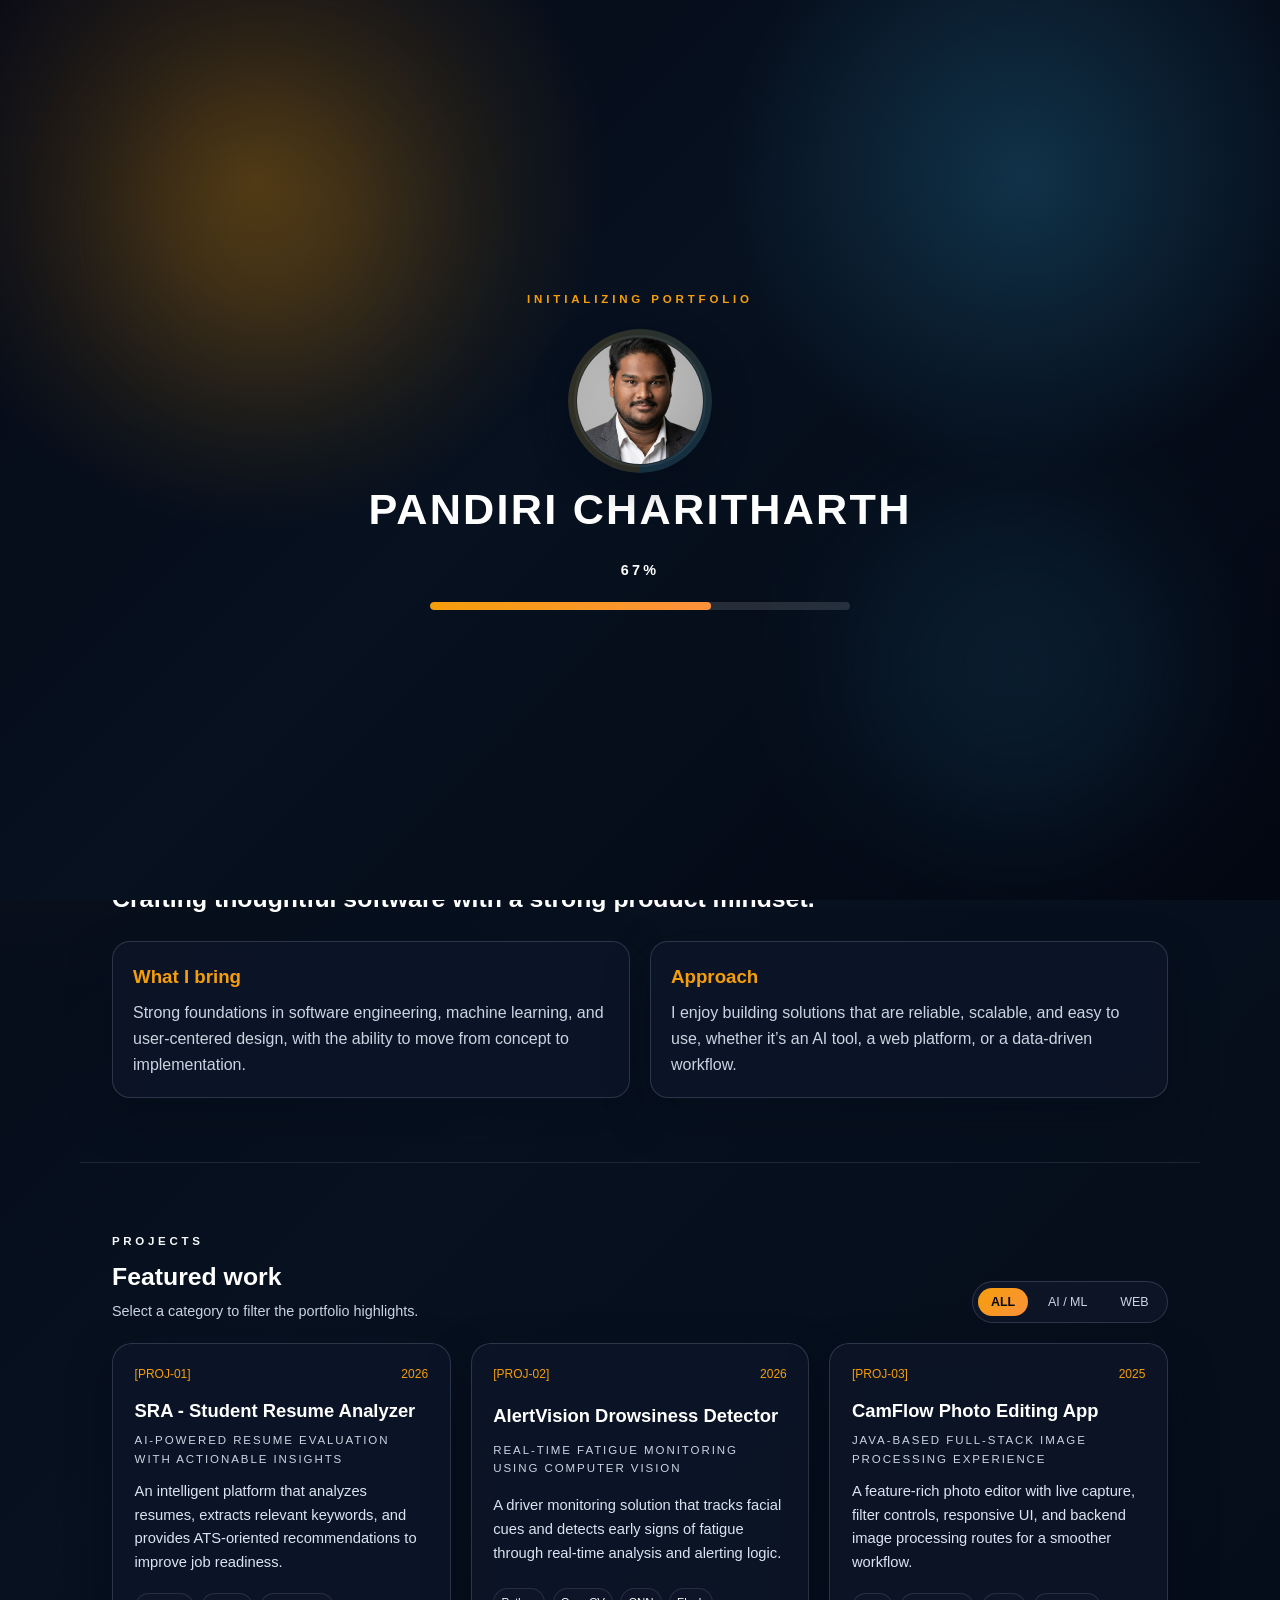
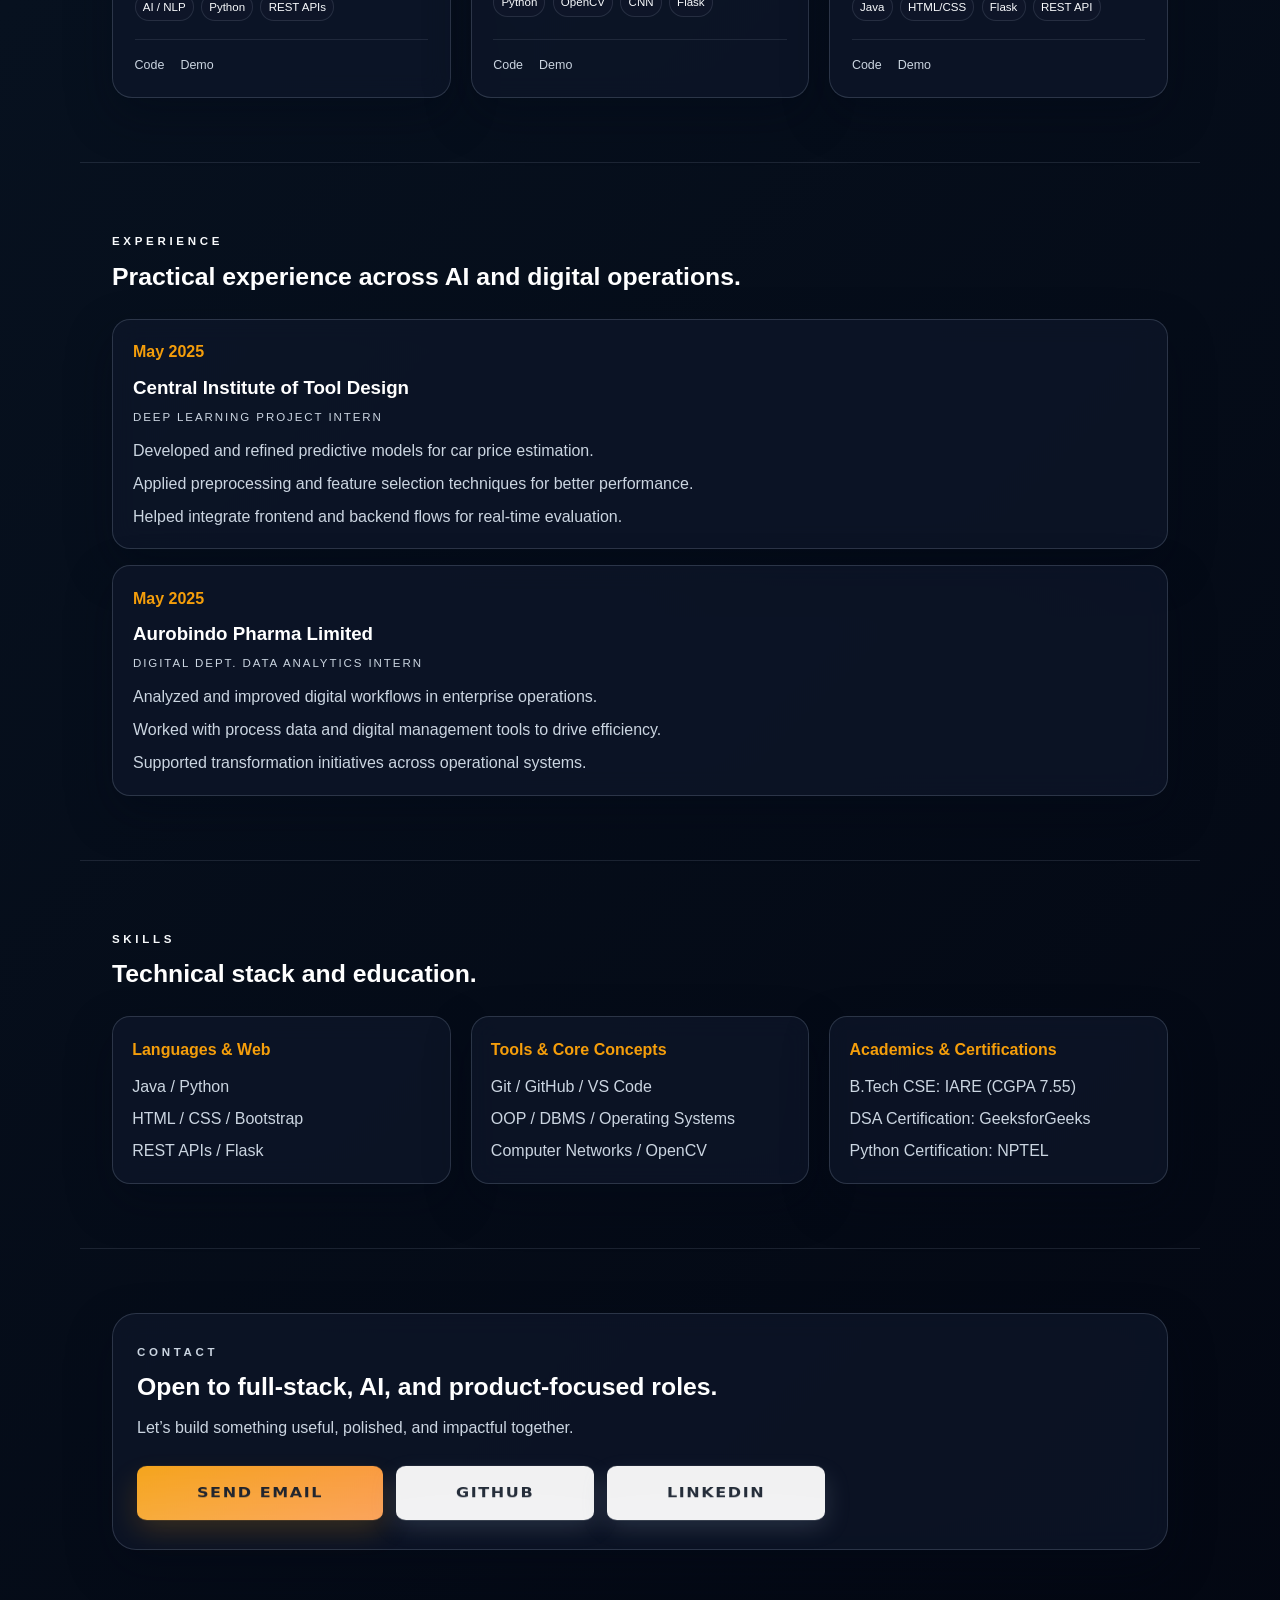
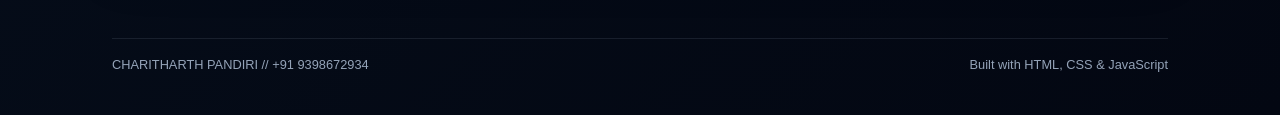
==== index.html @ c50f2fef "Initial portfolio" ====
<!DOCTYPE html>
<html lang="en">
<head>
  <meta charset="UTF-8" />
  <meta name="viewport" content="width=device-width, initial-scale=1.0" />
  <title>Charitharth Pandiri | AI & Full-Stack Developer</title>
  <link rel="stylesheet" href="style.css" />
</head>
<body>
  <div id="loader">
    <div class="loader-content">
      <span class="loader-status">Initializing portfolio</span>
         <div class="loader-photo-wrap">
           <img class="loader-photo" src="assets/profilee.png" alt="Profile photo" />
         </div>
      <h1 class="loader-name">CHARITHARTH PANDIRI</h1>
      <div class="loader-percentage">
        <span class="percentage">0%</span>
      </div>
      <div class="loader-bar-container">
        <div class="progress-bar"></div>
      </div>
    </div>
  </div>

  <div class="site-shell">
    <div class="background-orb orb-one"></div>
    <div class="background-orb orb-two"></div>
    <div class="scanlines"></div>
    <div class="vignette"></div>

    <nav class="navbar">
      <a class="brand" href="#top">
        <span class="status-dot"></span>
        <span class="brand-text">CHARITHARTH PANDIRI</span>
      </a>
      <div class="nav-links">
        <a href="#projects">Archives</a>
        <a href="#experience">Experience</a>
        <a href="#stack">Modules</a>
        <a href="#contact">Contact</a>
      </div>
    </nav>

    <main id="top">
      <section class="hero">
        <div class="hero-copy reveal">
          <span class="badge">AI & FULL-STACK DEVELOPER</span>
          <h1>Building intelligent products that feel effortless.</h1>
          <p>
            I’m a Computer Science undergraduate focused on deep learning, AI-driven web experiences, and clean full-stack development that turns ideas into dependable products.
          </p>
          <div class="hero-actions">
            <a href="#projects" class="btn btn-50 btn-primary">EXPLORE PROJECTS</a>
            <a href="#contact" class="btn btn-50 btn-secondary">START A CONVERSATION</a>
          </div>
          <div class="hero-highlights">
            <div class="highlight-card">
              <strong>3+</strong>
              <span>Hands-on projects</span>
            </div>
            <div class="highlight-card">
              <strong>2</strong>
              <span>Industry internships</span>
            </div>
            <div class="highlight-card">
              <strong>AI</strong>
              <span>Computer vision & NLP</span>
            </div>
          </div>
        </div>

        <div class="hero-panel reveal">
          <div id="main-profile" class="main-profile" aria-hidden="true">
            <img src="assets/profile.png" alt="Profile" />
          </div>
          <p class="panel-label">CURRENT FOCUS</p>
          <h3>Designing practical AI solutions with modern interfaces.</h3>
          <ul>
            <li>Deep learning and computer vision workflows</li>
            <li>Responsive full-stack web applications</li>
            <li>Clear, measurable product thinking</li>
          </ul>
        </div>
      </section>

      <section id="about" class="section reveal">
        <div class="section-intro">
          <p class="eyebrow">ABOUT</p>
          <h2>Crafting thoughtful software with a strong product mindset.</h2>
        </div>
        <div class="about-grid">
          <article class="about-card">
            <h3>What I bring</h3>
            <p>Strong foundations in software engineering, machine learning, and user-centered design, with the ability to move from concept to implementation.</p>
          </article>
          <article class="about-card">
            <h3>Approach</h3>
            <p>I enjoy building solutions that are reliable, scalable, and easy to use, whether it’s an AI tool, a web platform, or a data-driven workflow.</p>
          </article>
        </div>
      </section>

      <section id="projects" class="section reveal">
        <div class="section-header">
          <div>
            <p class="eyebrow">PROJECTS</p>
            <h2>Featured work</h2>
            <p class="subtitle">Select a category to filter the portfolio highlights.</p>
          </div>

          <div class="filter-bar">
            <button class="filter-btn active" data-filter="all">ALL</button>
            <button class="filter-btn" data-filter="ai">AI / ML</button>
            <button class="filter-btn" data-filter="web">WEB</button>
          </div>
        </div>

        <div class="project-grid">
          <article class="project-card" data-category="ai" data-page="sra.html">
            <div class="card-meta">
              <span>[PROJ-01]</span>
              <span>2026</span>
            </div>
            <h3>SRA - Student Resume Analyzer</h3>
            <p class="tagline">AI-powered resume evaluation with actionable insights</p>
            <p class="desc">
              An intelligent platform that analyzes resumes, extracts relevant keywords, and provides ATS-oriented recommendations to improve job readiness.
            </p>
            <div class="tags">
              <span>AI / NLP</span><span>Python</span><span>REST APIs</span>
            </div>
            <div class="card-footer">
              <a href="https://github.com" target="_blank">Code</a>
              <a href="#">Demo</a>
            </div>
          </article>

          <article class="project-card" data-category="ai" data-page="alertvision.html">
            <div class="card-meta">
              <span>[PROJ-02]</span>
              <span>2026</span>
            </div>
            <h3>AlertVision Drowsiness Detector</h3>
            <p class="tagline">Real-time fatigue monitoring using computer vision</p>
            <p class="desc">
              A driver monitoring solution that tracks facial cues and detects early signs of fatigue through real-time analysis and alerting logic.
            </p>
            <div class="tags">
              <span>Python</span><span>OpenCV</span><span>CNN</span><span>Flask</span>
            </div>
            <div class="card-footer">
              <a href="https://github.com" target="_blank">Code</a>
              <a href="#">Demo</a>
            </div>
          </article>

          <article class="project-card" data-category="web" data-page="camflow.html">
            <div class="card-meta">
              <span>[PROJ-03]</span>
              <span>2025</span>
            </div>
            <h3>CamFlow Photo Editing App</h3>
            <p class="tagline">Java-based full-stack image processing experience</p>
            <p class="desc">
              A feature-rich photo editor with live capture, filter controls, responsive UI, and backend image processing routes for a smoother workflow.
            </p>
            <div class="tags">
              <span>Java</span><span>HTML/CSS</span><span>Flask</span><span>REST API</span>
            </div>
            <div class="card-footer">
              <a href="https://github.com" target="_blank">Code</a>
              <a href="#">Demo</a>
            </div>
          </article>
        </div>
      </section>

      <section id="experience" class="section reveal">
        <div class="section-intro">
          <p class="eyebrow">EXPERIENCE</p>
          <h2>Practical experience across AI and digital operations.</h2>
        </div>
        <div class="timeline">
          <article class="timeline-card">
            <div class="timeline-badge">May 2025</div>
            <h3>Central Institute of Tool Design</h3>
            <p class="tagline">Deep Learning Project Intern</p>
            <ul>
              <li>Developed and refined predictive models for car price estimation.</li>
              <li>Applied preprocessing and feature selection techniques for better performance.</li>
              <li>Helped integrate frontend and backend flows for real-time evaluation.</li>
            </ul>
          </article>

          <article class="timeline-card">
            <div class="timeline-badge">May 2025</div>
            <h3>Aurobindo Pharma Limited</h3>
            <p class="tagline">Digital Dept. Data Analytics Intern</p>
            <ul>
              <li>Analyzed and improved digital workflows in enterprise operations.</li>
              <li>Worked with process data and digital management tools to drive efficiency.</li>
              <li>Supported transformation initiatives across operational systems.</li>
            </ul>
          </article>
        </div>
      </section>

      <section id="stack" class="section reveal">
        <div class="section-intro">
          <p class="eyebrow">SKILLS</p>
          <h2>Technical stack and education.</h2>
        </div>
        <div class="stack-grid">
          <div class="stack-box">
            <h4>Languages & Web</h4>
            <ul>
              <li>Java / Python</li>
              <li>HTML / CSS / Bootstrap</li>
              <li>REST APIs / Flask</li>
            </ul>
          </div>

          <div class="stack-box">
            <h4>Tools & Core Concepts</h4>
            <ul>
              <li>Git / GitHub / VS Code</li>
              <li>OOP / DBMS / Operating Systems</li>
              <li>Computer Networks / OpenCV</li>
            </ul>
          </div>

          <div class="stack-box">
            <h4>Academics & Certifications</h4>
            <ul>
              <li>B.Tech CSE: IARE (CGPA 7.55)</li>
              <li>DSA Certification: GeeksforGeeks</li>
              <li>Python Certification: NPTEL</li>
            </ul>
          </div>
        </div>
      </section>

      <section id="contact" class="section reveal">
        <div class="contact-card">
          <div>
            <p class="eyebrow">CONTACT</p>
            <h2>Open to full-stack, AI, and product-focused roles.</h2>
            <p>Let’s build something useful, polished, and impactful together.</p>
          </div>
          <div class="contact-actions">
            <a href="mailto:pcharitharth@gmail.com" class="btn btn-50 btn-primary">SEND EMAIL</a>
            <a href="https://github.com" target="_blank" class="btn btn-50 btn-secondary">GITHUB</a>
            <a href="https://linkedin.com" target="_blank" class="btn btn-50 btn-secondary">LINKEDIN</a>
          </div>
        </div>
      </section>
    </main>

    <footer class="footer">
      <div class="footer-content">
        <span>CHARITHARTH PANDIRI // +91 9398672934</span>
        <span>Built with HTML, CSS & JavaScript</span>
      </div>
    </footer>
  </div>

  <script src="script.js"></script>
</body>
</html>
---- style.css ----
:root {
  --bg-color: #050816;
  --panel-bg: rgba(15, 23, 42, 0.72);
  --panel-strong: rgba(17, 24, 39, 0.95);
  --border-color: rgba(148, 163, 184, 0.24);
  --accent: #f59e0b;
  --accent-strong: #fb923c;
  --text-main: #f8fafc;
  --text-muted: #cbd5e1;
  --shadow: 0 18px 45px rgba(2, 8, 23, 0.35);
  --font-sans: "Inter", "Segoe UI", Arial, sans-serif;
}

* {
  box-sizing: border-box;
  margin: 0;
  padding: 0;
}

html {
  scroll-behavior: smooth;
  scroll-padding-top: 100px;
}

body {
  background:
    radial-gradient(circle at top left, rgba(245, 158, 11, 0.15), transparent 28%),
    linear-gradient(135deg, #040816 0%, #07111f 35%, #030712 100%);
  color: var(--text-main);
  font-family: var(--font-sans);
  line-height: 1.6;
  overflow-x: hidden;
  -webkit-font-smoothing: antialiased;
  text-rendering: optimizeLegibility;
}

body::before {
  content: "";
  position: fixed;
  inset: 0;
  pointer-events: none;
  background-image: linear-gradient(rgba(255,255,255,0.04) 1px, transparent 1px), linear-gradient(90deg, rgba(255,255,255,0.04) 1px, transparent 1px);
  background-size: 24px 24px;
  mask-image: linear-gradient(to bottom, rgba(0,0,0,0.35), transparent 80%);
  opacity: 0.35;
}

.site-shell {
  position: relative;
  min-height: 100vh;
  overflow: hidden;
}

.background-orb {
  position: fixed;
  width: 320px;
  height: 320px;
  border-radius: 50%;
  filter: blur(60px);
  opacity: 0.2;
  pointer-events: none;
  z-index: 0;
  animation: drift 14s ease-in-out infinite alternate;
}

@keyframes drift {
  0% { transform: translate3d(0, 0, 0) scale(1); }
  100% { transform: translate3d(20px, -30px, 0) scale(1.06); }
}

.orb-one {
  top: -80px;
  right: -40px;
  background: var(--accent);
}

.orb-two {
  bottom: 120px;
  left: -60px;
  background: #38bdf8;
}

.scanlines {
  position: fixed;
  inset: 0;
  pointer-events: none;
  background: linear-gradient(to bottom, rgba(255,255,255,0), rgba(255,255,255,0) 50%, rgba(0,0,0,0.2) 50%, rgba(0,0,0,0.2));
  background-size: 100% 4px;
  z-index: 20;
  opacity: 0.5;
}

.vignette {
  position: fixed;
  inset: 0;
  pointer-events: none;
  background: radial-gradient(circle at center, transparent 45%, rgba(2,8,23,0.88) 100%);
  z-index: 10;
}

.navbar,
.hero,
.section,
.footer {
  position: relative;
  z-index: 30;
}

.navbar {
  display: flex;
  justify-content: space-between;
  align-items: center;
  padding: 1rem 2rem;
  border-bottom: 1px solid var(--border-color);
  background: rgba(3, 7, 18, 0.75);
  backdrop-filter: blur(16px);
  position: sticky;
  top: 0;
  z-index: 40;
  transition: background 0.3s ease, border-color 0.3s ease, box-shadow 0.3s ease;
}

.navbar.scrolled {
  background: rgba(3, 7, 18, 0.92);
  box-shadow: 0 10px 30px rgba(2, 8, 23, 0.28);
  border-color: rgba(148, 163, 184, 0.28);
}

.brand {
  display: flex;
  align-items: center;
  gap: 0.65rem;
  text-decoration: none;
}

.status-dot {
  width: 10px;
  height: 10px;
  background-color: var(--accent);
  border-radius: 50%;
  box-shadow: 0 0 12px var(--accent);
  animation: pulse 2s infinite;
}

@keyframes pulse {
  0%, 100% { opacity: 1; transform: scale(1); }
  50% { opacity: 0.45; transform: scale(0.9); }
}

.brand-text {
  color: var(--accent);
  font-weight: 700;
  letter-spacing: 0.2rem;
  font-size: 0.95rem;
}

.nav-links a {
  color: var(--text-muted);
  text-decoration: none;
  margin-left: 1.35rem;
  font-size: 0.84rem;
  letter-spacing: 0.12rem;
  text-transform: uppercase;
  padding: 0.4rem 0.6rem;
  border-radius: 999px;
  transition: color 0.25s ease, background 0.25s ease, border-color 0.25s ease, transform 0.25s ease;
  border: 1px solid transparent;
}

.nav-links a:hover,
.nav-links a:focus-visible {
  transform: translateY(-1px);
}

.nav-links a:hover {
  color: var(--accent);
  background: rgba(245, 158, 11, 0.08);
  border-color: rgba(245, 158, 11, 0.2);
}

.hero {
  max-width: 1120px;
  margin: 0 auto;
  padding: 5.5rem 2rem 4rem;
  display: grid;
  grid-template-columns: 1.3fr 0.8fr;
  gap: 2rem;
  align-items: center;
}

.badge,
.eyebrow,
.panel-label {
  display: inline-block;
  letter-spacing: 0.23rem;
  text-transform: uppercase;
  font-size: 0.72rem;
  font-weight: 700;
}

.badge {
  background: rgba(245, 158, 11, 0.14);
  border: 1px solid rgba(245, 158, 11, 0.3);
  color: var(--accent);
  padding: 0.4rem 0.75rem;
  margin-bottom: 1.25rem;
}

.hero h1 {
  font-size: clamp(2.2rem, 4vw, 3.5rem);
  line-height: 1.1;
  margin-bottom: 1rem;
  color: #fff;
}

.hero p {
  color: var(--text-muted);
  max-width: 640px;
  margin-bottom: 1.8rem;
  font-size: 1rem;
}

.hero-actions {
  display: flex;
  gap: 1rem;
  flex-wrap: wrap;
}

.btn {
  display: inline-flex;
  align-items: center;
  justify-content: center;
  padding: 0.8rem 1.25rem;
  font-size: 0.82rem;
  font-weight: 700;
  letter-spacing: 0.1rem;
  text-decoration: none;
  border-radius: 999px;
  transition: transform 0.25s cubic-bezier(0.22, 1, 0.36, 1), box-shadow 0.25s ease, background 0.25s ease;
  position: relative;
  overflow: hidden;
  will-change: transform;
}

.btn:hover {
  transform: translateY(-2px);
}

.btn-primary {
  background: linear-gradient(135deg, var(--accent), var(--accent-strong));
  color: #030712;
  box-shadow: 0 10px 25px rgba(245, 158, 11, 0.24);
}

.btn-secondary {
  border: 1px solid var(--border-color);
  color: var(--text-main);
  background: rgba(15, 23, 42, 0.7);
}

.btn-secondary:hover {
  border-color: rgba(245, 158, 11, 0.5);
  color: var(--accent);
}

.btn-50,
.btn-50 *,
.btn-50 :after,
.btn-50 :before,
.btn-50:after,
.btn-50:before {
  border: 0 solid;
  box-sizing: border-box;
}

.btn-50 {
  -webkit-tap-highlight-color: transparent;
  -webkit-appearance: button;
  background-color: #000;
  background-image: none;
  color: #fff;
  cursor: pointer;
  font-family: ui-sans-serif, system-ui, -apple-system, BlinkMacSystemFont,
    Segoe UI, Roboto, Helvetica Neue, Arial, Noto Sans, sans-serif,
    Apple Color Emoji, Segoe UI Emoji, Segoe UI Symbol, Noto Color Emoji;
  font-size: 100%;
  line-height: 1.5;
  margin: 0;
  -webkit-mask-image: -webkit-radial-gradient(#000, #fff);
  padding: 0;
}

.btn-50:disabled {
  cursor: default;
}

.btn-50:-moz-focusring {
  outline: auto;
}

.btn-50 svg {
  display: block;
  vertical-align: middle;
}

.btn-50 [hidden] {
  display: none;
}

.btn-50 {
  background: #fff;
  border-radius: 10px;
  box-shadow: 0 1px 2px 2px #eee;
  box-sizing: border-box;
  color: #000;
  display: inline-flex;
  font-weight: 900;
  -webkit-mask-image: none;
  padding: 20px 60px;
  perspective: 800px;
  position: relative;
  text-transform: uppercase;
  transform: rotateX(32deg);
  transform-style: preserve-3d;
  transition: transform 0.25s cubic-bezier(0.22, 1, 0.36, 1), box-shadow 0.25s ease;
}

.btn-50:hover {
  transform: rotateX(38deg) translateY(7px);
  box-shadow: 0 8px 22px rgba(148, 163, 184, 0.24);
}

.btn-50:before {
  background: hsla(0, 0%, 100%, 0.3);
  content: "";
  filter: blur(80px);
  height: 400%;
  left: -50%;
  pointer-events: none;
  position: absolute;
  top: 0;
  transform: translateY(50px);
  width: 200%;
}

.btn-50.btn-primary {
  background: linear-gradient(135deg, var(--accent), var(--accent-strong));
  color: #030712;
  box-shadow: 0 14px 30px rgba(245, 158, 11, 0.18);
}

.btn-50.btn-secondary {
  background: rgba(255, 255, 255, 0.94);
  color: #07111f;
  box-shadow: 0 10px 26px rgba(148, 163, 184, 0.2);
}

.hero-highlights {
  display: grid;
  grid-template-columns: repeat(3, minmax(0, 1fr));
  gap: 0.85rem;
  margin-top: 1.8rem;
}

.highlight-card,
.hero-panel,
.about-card,
.project-card,
.timeline-card,
.stack-box,
.contact-card {
  background: var(--panel-bg);
  border: 1px solid var(--border-color);
  box-shadow: var(--shadow);
  backdrop-filter: blur(12px);
  transition: transform 0.35s cubic-bezier(0.22, 1, 0.36, 1), box-shadow 0.35s ease, border-color 0.35s ease;
}

.highlight-card {
  padding: 0.9rem;
  border-radius: 16px;
}

.highlight-card strong {
  display: block;
  color: #fff;
  font-size: 1.05rem;
}

.highlight-card span {
  color: var(--text-muted);
  font-size: 0.8rem;
}

.hero-panel {
  padding: 1.4rem;
  border-radius: 24px;
  animation: floatPanel 6s ease-in-out infinite;
}

@keyframes floatPanel {
  0%, 100% { transform: translateY(0px); }
  50% { transform: translateY(-6px); }
}

.hero-panel h3 {
  color: #fff;
  font-size: 1.2rem;
  margin: 0.5rem 0 1rem;
}

.hero-panel ul {
  padding-left: 1rem;
  color: var(--text-muted);
  display: grid;
  gap: 0.45rem;
}

.section {
  max-width: 1120px;
  margin: 0 auto;
  padding: 4rem 2rem;
  border-top: 1px solid rgba(148, 163, 184, 0.16);
}

.section-intro {
  margin-bottom: 1.4rem;
}

.section h2 {
  color: #fff;
  font-size: 1.55rem;
  margin-top: 0.25rem;
}

.subtitle {
  color: var(--text-muted);
  font-size: 0.9rem;
  margin-top: 0.2rem;
}

.about-grid,
.project-grid,
.stack-grid {
  display: grid;
  gap: 1.25rem;
}

.about-grid {
  grid-template-columns: repeat(2, minmax(0, 1fr));
}

.about-card {
  padding: 1.25rem;
  border-radius: 18px;
}

.about-card h3 {
  color: var(--accent);
  margin-bottom: 0.5rem;
}

.about-card p {
  color: var(--text-muted);
}

.section-header {
  display: flex;
  justify-content: space-between;
  align-items: flex-end;
  margin-bottom: 1.25rem;
  flex-wrap: wrap;
  gap: 1rem;
}

.filter-bar {
  display: flex;
  gap: 0.45rem;
  padding: 0.35rem;
  border: 1px solid var(--border-color);
  border-radius: 999px;
  background: rgba(15, 23, 42, 0.8);
}

.filter-btn {
  background: transparent;
  border: none;
  color: var(--text-muted);
  padding: 0.45rem 0.8rem;
  font-family: inherit;
  font-size: 0.78rem;
  cursor: pointer;
  border-radius: 999px;
}

.filter-btn.active {
  background: linear-gradient(135deg, var(--accent), var(--accent-strong));
  color: #050816;
  font-weight: 700;
}

.project-grid {
  grid-template-columns: repeat(auto-fit, minmax(280px, 1fr));
}

.project-card {
  padding: 1.35rem;
  border-radius: 20px;
  display: flex;
  flex-direction: column;
  justify-content: space-between;
  transition: border-color 0.2s ease, transform 0.2s ease, box-shadow 0.2s ease;
}

.project-card:hover,
.timeline-card:hover,
.stack-box:hover,
.about-card:hover,
.contact-card:hover,
.highlight-card:hover {
  transform: translateY(-4px);
  border-color: rgba(245, 158, 11, 0.38);
  box-shadow: 0 24px 60px rgba(2, 8, 23, 0.4);
}

.project-card.hide {
  display: none;
}

.card-meta {
  display: flex;
  justify-content: space-between;
  font-size: 0.75rem;
  color: var(--accent);
  margin-bottom: 0.75rem;
}

.project-card h3 {
  font-size: 1.15rem;
  color: #fff;
  margin-bottom: 0.35rem;
}

.tagline {
  font-size: 0.72rem;
  letter-spacing: 0.12rem;
  color: var(--text-muted);
  margin-bottom: 0.75rem;
  text-transform: uppercase;
}

.desc {
  font-size: 0.92rem;
  color: #dbe4f0;
  margin-bottom: 1.15rem;
}

.tags {
  display: flex;
  flex-wrap: wrap;
  gap: 0.45rem;
  margin-bottom: 1.1rem;
}

.tags span {
  font-size: 0.72rem;
  background: rgba(15, 23, 42, 0.9);
  border: 1px solid rgba(148, 163, 184, 0.18);
  padding: 0.25rem 0.45rem;
  border-radius: 999px;
}

.card-footer {
  display: flex;
  gap: 1rem;
  border-top: 1px solid rgba(148, 163, 184, 0.14);
  padding-top: 1rem;
}

.card-footer a {
  color: var(--text-muted);
  text-decoration: none;
  font-size: 0.78rem;
}

.card-footer a:hover {
  color: var(--accent);
}

.timeline {
  display: grid;
  gap: 1rem;
}

.timeline-card {
  padding: 1.2rem 1.25rem;
  border-radius: 18px;
}

.timeline-badge {
  display: inline-block;
  color: var(--accent);
  font-weight: 700;
  margin-bottom: 0.5rem;
}

.timeline-card h3 {
  color: #fff;
  margin-bottom: 0.3rem;
}

.timeline-card ul {
  list-style: none;
  color: var(--text-muted);
  display: grid;
  gap: 0.45rem;
  margin-top: 0.65rem;
}

.stack-grid {
  grid-template-columns: repeat(auto-fit, minmax(230px, 1fr));
}

.stack-box {
  padding: 1.2rem;
  border-radius: 18px;
}

.stack-box h4 {
  color: var(--accent);
  margin-bottom: 0.75rem;
}

.stack-box ul {
  list-style: none;
  color: var(--text-muted);
  display: grid;
  gap: 0.4rem;
}

.contact-card {
  padding: 1.5rem;
  border-radius: 24px;
  display: flex;
  justify-content: space-between;
  align-items: center;
  gap: 1.25rem;
  flex-wrap: wrap;
}

.contact-card h2 {
  margin-top: 0.25rem;
  margin-bottom: 0.5rem;
}

.contact-card p {
  color: var(--text-muted);
}

.contact-actions {
  display: flex;
  gap: 0.8rem;
  flex-wrap: wrap;
}

.footer {
  max-width: 1120px;
  margin: 0 auto;
  padding: 1.5rem 2rem 2.5rem;
}

.footer-content {
  display: flex;
  justify-content: space-between;
  gap: 0.75rem;
  flex-wrap: wrap;
  color: #94a3b8;
  font-size: 0.8rem;
  border-top: 1px solid rgba(148, 163, 184, 0.14);
  padding-top: 1rem;
}

.reveal {
  opacity: 0;
  transform: translateY(24px);
  transition: opacity 0.8s cubic-bezier(0.22, 1, 0.36, 1), transform 0.8s cubic-bezier(0.22, 1, 0.36, 1);
}

.reveal.visible {
  opacity: 1;
  transform: translateY(0);
}

#loader {
  position: fixed;
  inset: 0;
  background:
    radial-gradient(circle at 20% 20%, rgba(245, 158, 11, 0.24), transparent 28%),
    radial-gradient(circle at 80% 20%, rgba(56, 189, 248, 0.2), transparent 24%),
    linear-gradient(135deg, #040816 0%, #07111f 45%, #030712 100%);
  display: flex;
  align-items: center;
  justify-content: center;
  z-index: 100;
  transition: opacity 0.8s ease, visibility 0.8s ease;
  overflow: hidden;
}

#loader::before,
#loader::after {
  content: "";
  position: absolute;
  border-radius: 50%;
  filter: blur(70px);
  opacity: 0.4;
  animation: loaderFloat 8s ease-in-out infinite alternate;
}

#loader::before {
  width: 280px;
  height: 280px;
  background: rgba(245, 158, 11, 0.3);
  top: 10%;
  left: 10%;
}

#loader::after {
  width: 320px;
  height: 320px;
  background: rgba(56, 189, 248, 0.25);
  bottom: 8%;
  right: 8%;
  animation-duration: 10s;
}

@keyframes loaderFloat {
  0% { transform: translate3d(0, 0, 0) scale(1); }
  100% { transform: translate3d(20px, -20px, 0) scale(1.08); }
}

#loader.hide {
  opacity: 0;
  visibility: hidden;
}

.loader-content {
  text-align: center;
  width: min(90vw, 420px);
  display: flex;
  flex-direction: column;
  align-items: center;
}

.loader-status {
  color: var(--accent);
  letter-spacing: 0.24rem;
  font-size: 0.72rem;
  text-transform: uppercase;
  font-weight: 600;
  margin-bottom: 0.7rem;
}

.loader-name {
  font-size: clamp(1.8rem, 4vw, 2.7rem);
  margin: 0.2rem 0 0.9rem;
  color: #fff;
  font-weight: 700;
  letter-spacing: 0.14rem;
  text-transform: uppercase;
  line-height: 1.1;
  white-space: nowrap;
  font-family: "Poppins", "Segoe UI", Arial, sans-serif;
}

.loader-content {
  text-align: center;
  width: min(90vw, 420px);
  display: flex;
  flex-direction: column;
  align-items: center;
  gap: 0.6rem;
}

.loader-photo-wrap {
  width: clamp(88px, 14vw, 144px);
  height: clamp(88px, 14vw, 144px);
  border-radius: 50%;
  padding: 6px;
  display: inline-block;
  background: linear-gradient(135deg, rgba(245,158,11,0.12), rgba(56,189,248,0.08));
  box-shadow: 0 12px 38px rgba(2,8,23,0.45);
  transition: transform 0.5s cubic-bezier(0.22,1,0.36,1), box-shadow 0.4s ease;
  position: relative;
}

.loader-photo-wrap:hover {
  transform: translateY(-6px) scale(1.03);
  box-shadow: 0 20px 56px rgba(2,8,23,0.55);
}

.loader-photo {
  width: 100%;
  height: 100%;
  border-radius: 50%;
  object-fit: cover;
  display: block;
  border: 3px solid rgba(255,255,255,0.06);
}

.loader-photo {
  object-position: center center;
}

.loader-photo-wrap::before {
  content: "";
  position: absolute;
  inset: 0;
  border-radius: 50%;
  padding: 4px; /* visual ring thickness */
  -webkit-mask: radial-gradient(farthest-side, transparent calc(100% - 8px), black calc(100% - 8px));
  mask: radial-gradient(farthest-side, transparent calc(100% - 8px), black calc(100% - 8px));
  background: conic-gradient(from 180deg at 50% 50%, rgba(245,158,11,0.9), rgba(56,189,248,0.9));
  opacity: 0.12;
  pointer-events: none;
  transition: opacity 0.35s ease, transform 0.35s ease;
}

@media (max-width: 480px) {
  .loader-photo-wrap { width: 92px; height: 92px; }
}

.loader-percentage {
  margin-bottom: 0.6rem;
}

.percentage {
  color: #fff;
  font-size: 0.9rem;
  letter-spacing: 0.2rem;
  font-family: "Poppins", "Segoe UI", Arial, sans-serif;
  font-weight: 600;
}

.loader-bar-container {
  width: 100%;
  height: 8px;
  border-radius: 999px;
  background: rgba(255,255,255,0.13);
  overflow: hidden;
}

.progress-bar {
  width: 0;
  height: 100%;
  border-radius: inherit;
  background: linear-gradient(90deg, var(--accent), var(--accent-strong));
  transition: width 0.1s linear;
}

@media (max-width: 860px) {
  .hero {
    grid-template-columns: 1fr;
  }

  .hero-panel {
    max-width: 540px;
  }
}

@media (max-width: 700px) {
  .navbar {
    padding: 1rem 1rem;
  }

  .nav-links {
    display: none;
  }

  .hero {
    padding: 4rem 1rem 3rem;
  }

  .section {
    padding: 3rem 1rem;
  }

  .about-grid {
    grid-template-columns: 1fr;
  }

  .hero-highlights {
    grid-template-columns: 1fr;
  }

  .contact-card {
    align-items: flex-start;
  }
}

@media (max-width: 480px) {
  .btn {
    width: 100%;
  }

  .hero-actions,
  .contact-actions {
    width: 100%;
  }

  .hero-actions .btn,
  .contact-actions .btn {
    width: 100%;
  }
}

/* Main profile shown after loader hides */
.main-profile {
  width: clamp(80px, 12vw, 120px);
  height: clamp(80px, 12vw, 120px);
  margin: 0 auto 1rem;
  border-radius: 999px;
  overflow: hidden;
  opacity: 0;
  transform: translateY(10px) scale(0.98);
  transition: opacity 0.6s cubic-bezier(0.22,1,0.36,1), transform 0.6s cubic-bezier(0.22,1,0.36,1);
  box-shadow: 0 12px 40px rgba(2,8,23,0.45);
  display: flex;
  align-items: center;
  justify-content: center;
  background: linear-gradient(135deg, rgba(255,255,255,0.02), rgba(0,0,0,0.03));
}

.main-profile img {
  width: 100%;
  height: 100%;
  object-fit: cover;
  display: block;
}

.main-profile.show {
  opacity: 1;
  transform: translateY(0) scale(1);
}
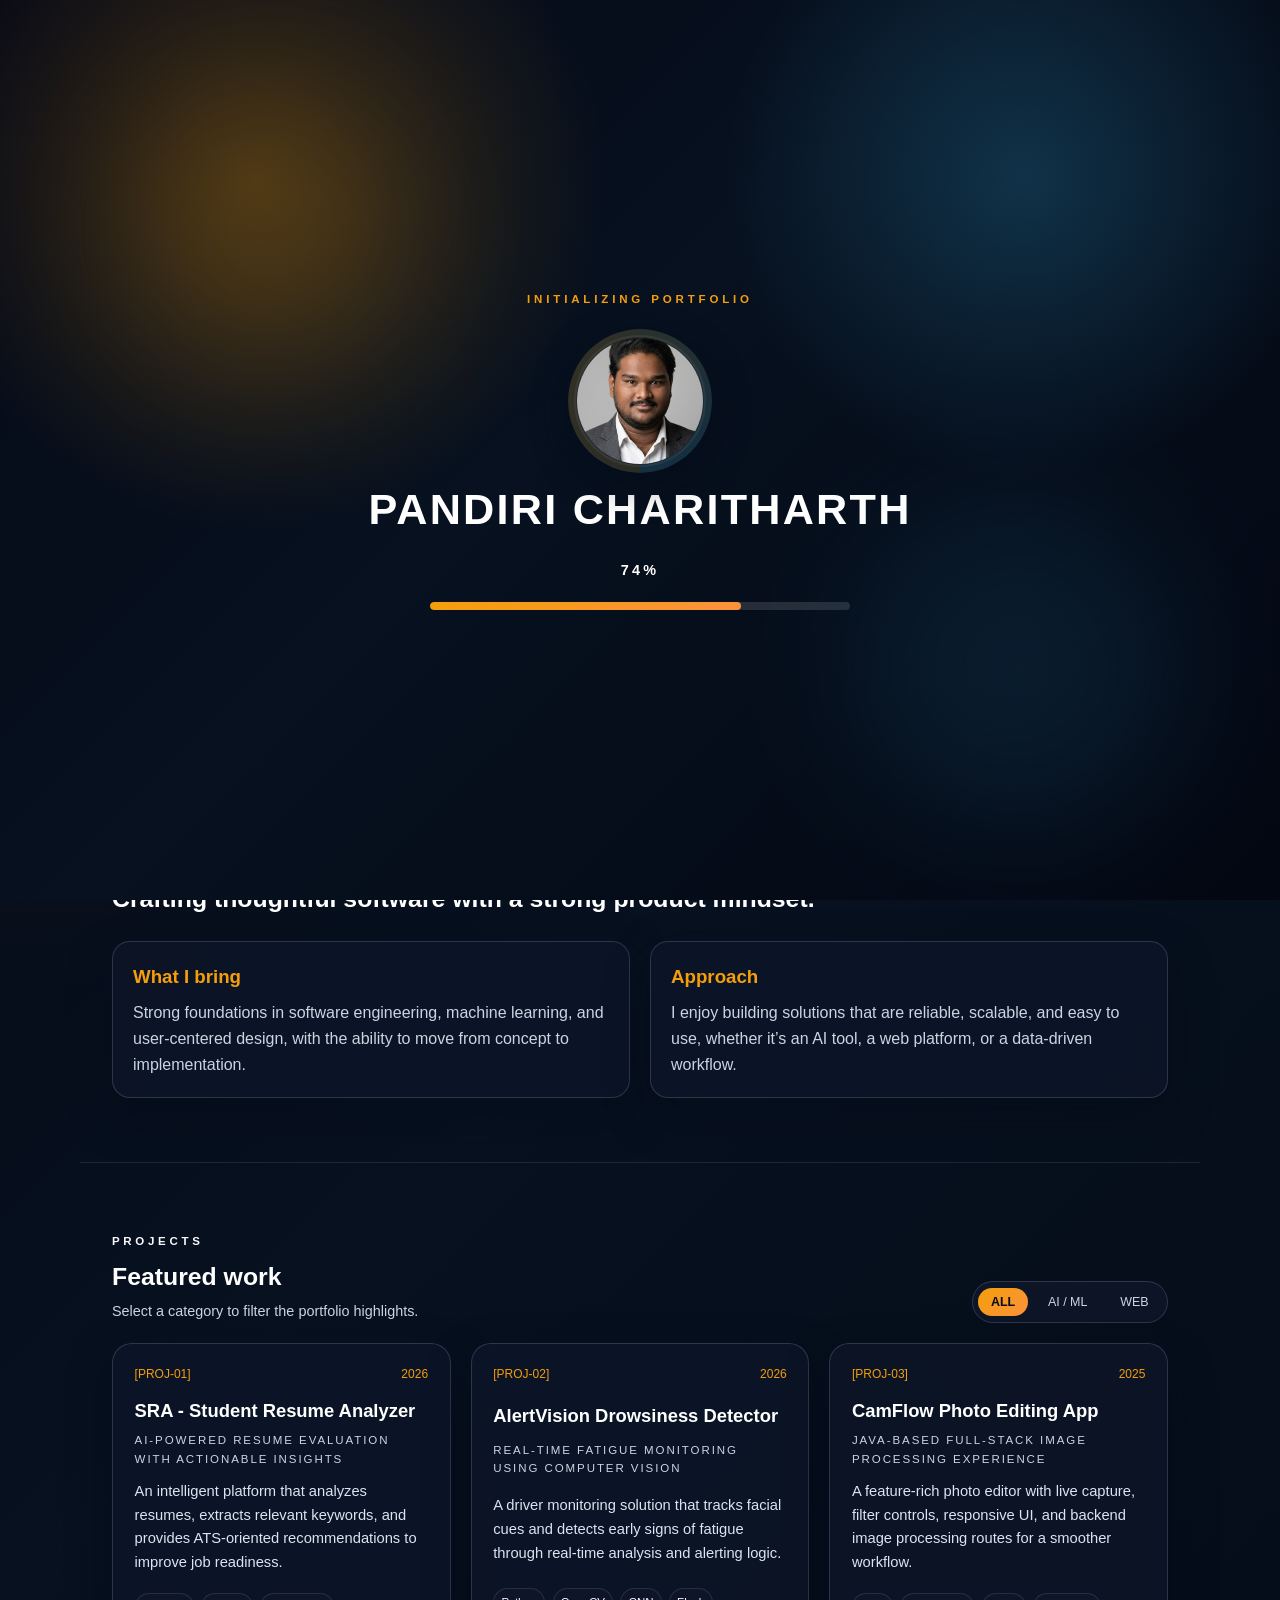
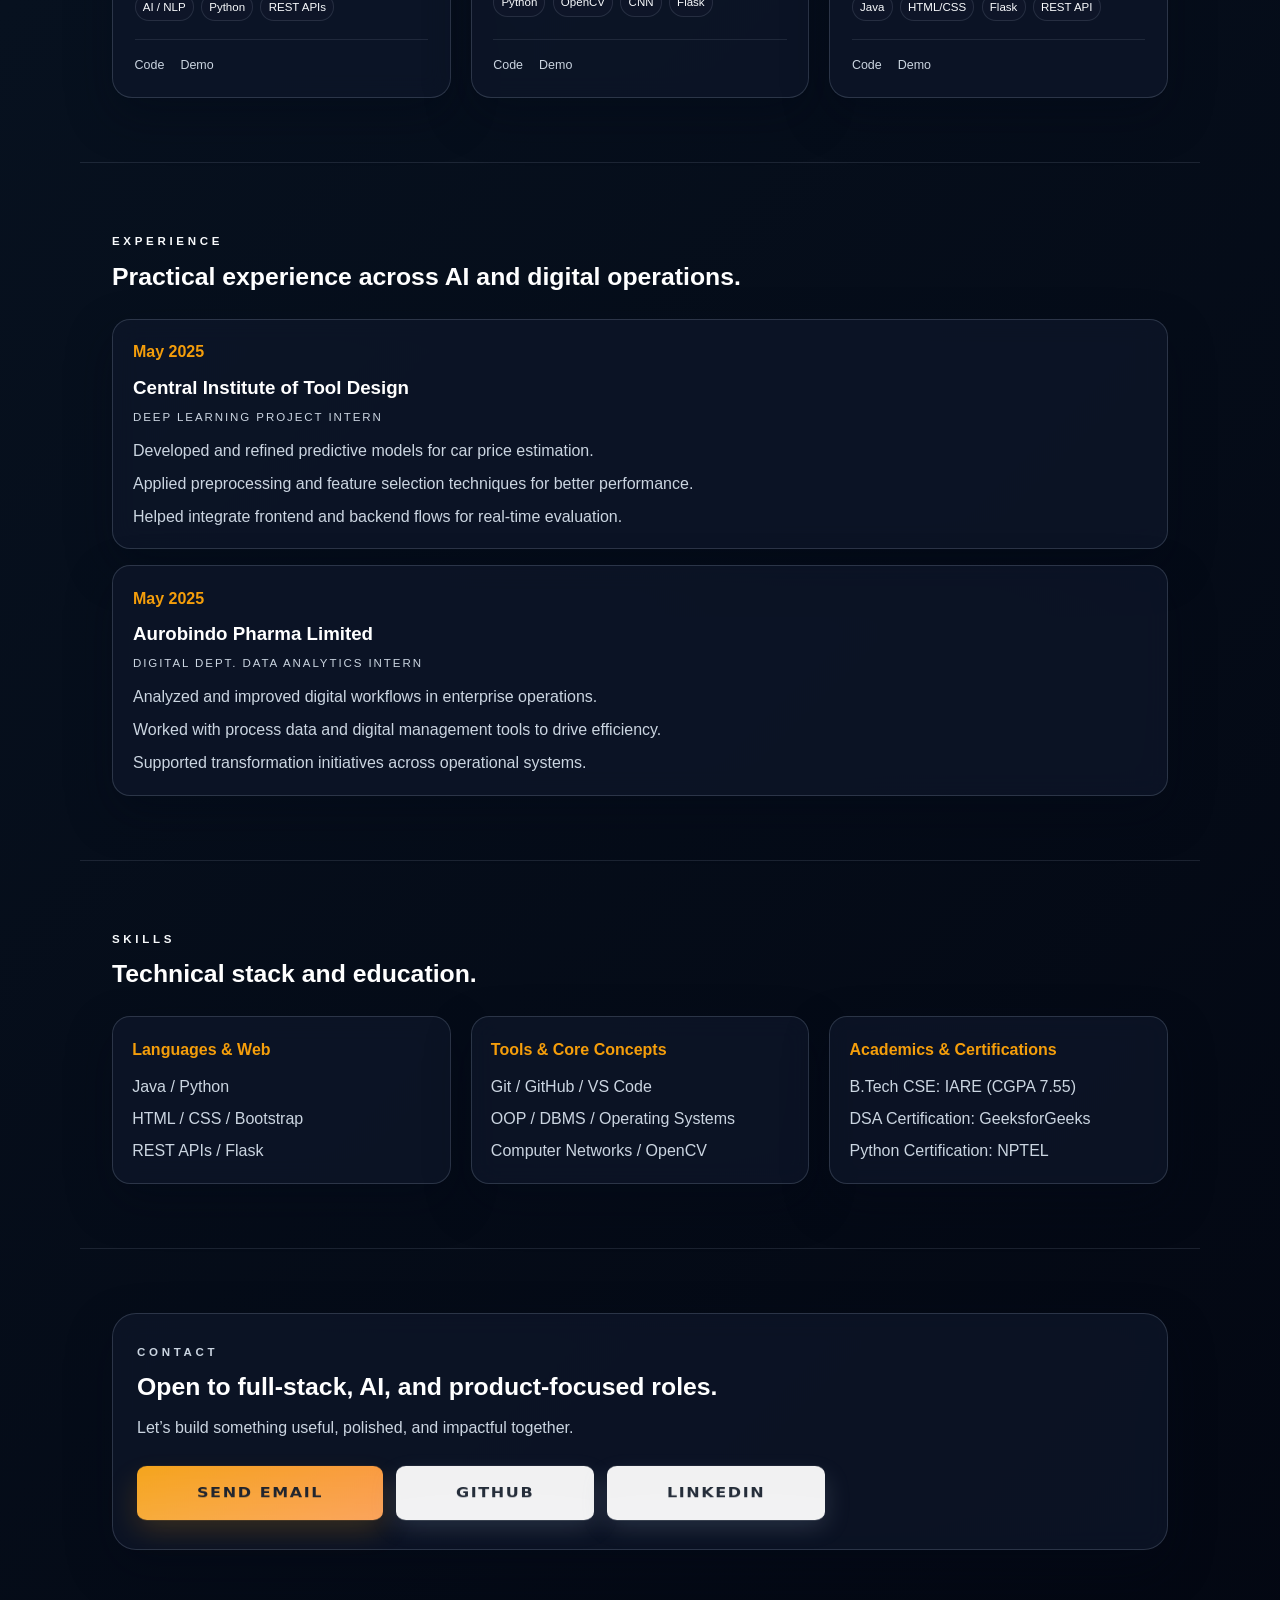
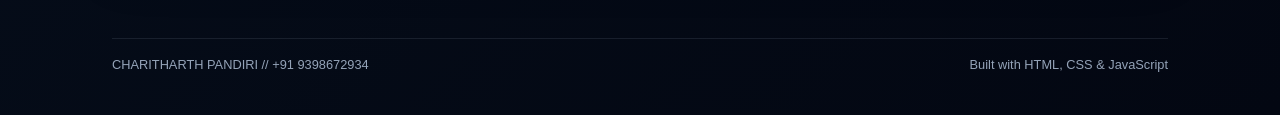
==== commit 764dc584: "Updated portfolio" ====
--- a/index.html
+++ b/index.html
@@ -117,7 +117,7 @@
         </div>
 
         <div class="project-grid">
-          <article class="project-card" data-category="ai" data-page="sra.html">
+          <article class="project-card" data-category="ai" data-page="SRA.html">
             <div class="card-meta">
               <span>[PROJ-01]</span>
               <span>2026</span>
